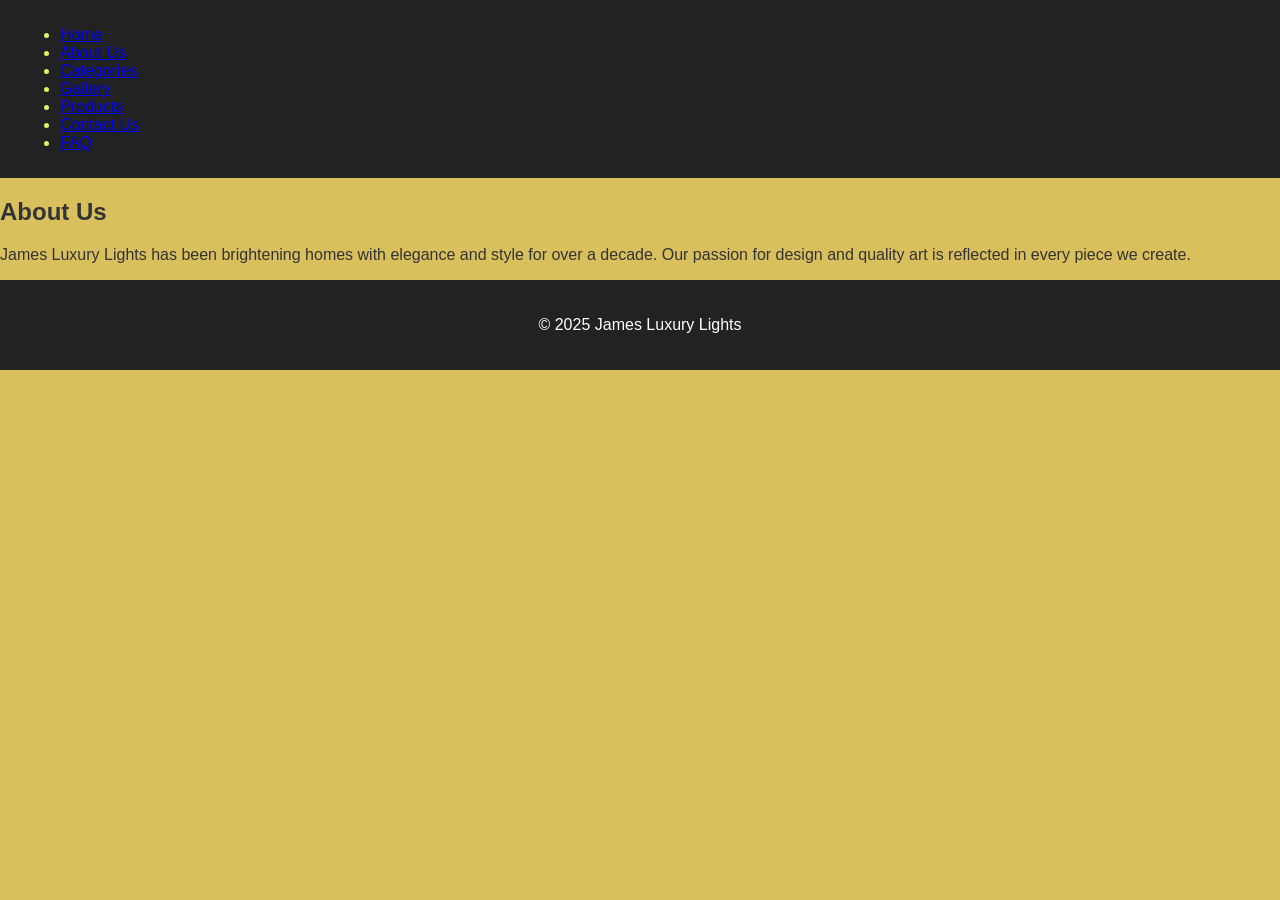
==== about.html @ ca6d5f03 "first commit" ====
<!DOCTYPE html>
<html lang="en">
<head>
    <meta charset="UTF-8">
    <meta name="viewport" content="width=device-width, initial-scale=1.0">
    <title>About Us - James Luxury Lights</title>
    <link rel="stylesheet" href="styles.css">
</head>
<body>
    <header>
        <nav>
            <ul>
                <li><a href="index.html">Home</a></li>
                <li><a href="about.html">About Us</a></li>
                <li><a href="categories.html">Categories</a></li>
                <li><a href="gallery.html">Gallery</a></li>
                <li><a href="products.html">Products</a></li>
                <li><a href="contact.html">Contact Us</a></li>
                <li><a href="faq.html">FAQ</a></li>
            </ul>
        </nav>
    </header>
    <main>
        <section class="about">
            <h1>About Us</h1>
            <p>James Luxury Lights has been brightening homes with elegance and style for over a decade. Our passion for design and quality art is reflected in every piece we create.</p>
        </section>
    </main>
    <footer>
        <p>&copy; 2025 James Luxury Lights</p>
    </footer>
    <script src="script.js"></script>
</body>
</html>
---- styles.css ----
/* General Styles */
body {
  font-family: 'Arial', sans-serif;
  margin: 0;
  padding: 0;
  box-sizing: border-box;
  background-color: #d9c05d;
  color: #333;
}

header {
  background-color: #222;
  color: #ddf266;
  padding: 10px 20px;
  display: flex;
  justify-content: space-between;
  align-items: center;
}

.logo h1 {
  font-size: 24px;
  margin: 0;
}

.nav-links {
  list-style: none;
  display: flex;
  gap: 20px;
  margin: 0;
  padding: 0;
}

.nav-links li a {
  color: #fff;
  text-decoration: none;
  font-weight: bold;
  transition: color 0.3s ease;
}

.nav-links li a:hover {
  color: #ffcc00;
}

.hamburger {
  display: none;
  font-size: 24px;
  cursor: pointer;
}

/* Hero Section */
.hero {
  background: url('images/hero-bg.jpg') no-repeat center center/cover;
  height: 100vh;
  display: flex;
  justify-content: center;
  align-items: center;
  text-align: center;
  color: #fff;
}

.hero-content h1 {
  font-size: 48px;
  margin: 0;
}

.hero-content p {
  font-size: 20px;
  margin: 20px 0;
}

.cta-button {
  background-color: #ffcc00;
  color: #222;
  padding: 10px 20px;
  text-decoration: none;
  font-weight: bold;
  border-radius: 5px;
  transition: background-color 0.3s ease;
}

.cta-button:hover {
  background-color: #e6b800;
}

/* Featured Products Section */
.featured-products {
  padding: 50px 20px;
  text-align: center;
}

.featured-products h2 {
  font-size: 36px;
  margin-bottom: 40px;
}

.product-grid {
  display: flex;
  justify-content: space-around;
  flex-wrap: wrap;
  gap: 20px;
}

.product-card {
  background-color: #fff;
  padding: 20px;
  border-radius: 10px;
  box-shadow: 0 4px 8px rgba(0, 0, 0, 0.1);
  width: 300px;
  text-align: center;
  transition: transform 0.3s ease;
}

.product-card:hover {
  transform: translateY(-10px);
}

.product-card img {
  width: 100%;
  border-radius: 10px;
}

.product-card h3 {
  font-size: 24px;
  margin: 10px 0;
}

.product-card p {
  font-size: 18px;
  color: #555;
}

.product-button {
  background-color: #222;
  color: #fff;
  padding: 10px 20px;
  text-decoration: none;
  border-radius: 5px;
  transition: background-color 0.3s ease;
}

.product-button:hover {
  background-color: #444;
}

/* Testimonials Section */
.testimonials {
  padding: 50px 20px;
  background-color: #f4f4f4;
  text-align: center;
}

.testimonials h2 {
  font-size: 36px;
  margin-bottom: 40px;
}

.testimonial-grid {
  display: flex;
  justify-content: space-around;
  flex-wrap: wrap;
  gap: 20px;
}

.testimonial-card {
  background-color: #fff;
  padding: 20px;
  border-radius: 10px;
  box-shadow: 0 4px 8px rgba(0, 0, 0, 0.1);
  width: 300px;
  text-align: center;
}

.testimonial-card p {
  font-size: 16px;
  color: #555;
}

.testimonial-card h4 {
  font-size: 18px;
  margin-top: 10px;
}

/* Footer */
footer {
  background-color: #222;
  color: #fff;
  padding: 20px;
  text-align: center;
}

.footer-content {
  display: flex;
  justify-content: space-around;
  flex-wrap: wrap;
  gap: 20px;
  margin-bottom: 20px;
}

.footer-section h3 {
  font-size: 20px;
  margin-bottom: 10px;
}

.footer-section ul {
  list-style: none;
  padding: 0;
}

.footer-section ul li a {
  color: #fff;
  text-decoration: none;
  transition: color 0.3s ease;
}

.footer-section ul li a:hover {
  color: #ffcc00;
}

.social-icons {
  display: flex;
  gap: 10px;
}

.social-icons a {
  color: #fff;
  font-size: 20px;
  transition: color 0.3s ease;
}

.social-icons a:hover {
  color: #ffcc00;
}

.newsletter-form input {
  padding: 10px;
  border: none;
  border-radius: 5px;
  margin-right: 10px;
}

.newsletter-form button {
  padding: 10px 20px;
  background-color: #ffcc00;
  border: none;
  border-radius: 5px;
  cursor: pointer;
  transition: background-color 0.3s ease;
}

.newsletter-form button:hover {
  background-color: #e6b800;
}

/* Responsive Design */
@media (max-width: 768px) {
  .nav-links {
      display: none;
      flex-direction: column;
      width: 100%;
  }

  .nav-links.active {
      display: flex;
  }

  .hamburger {
      display: block;
  }

  .hero-content h1 {
      font-size: 36px;
  }

  .hero-content p {
      font-size: 18px;
  }

  .product-grid, .testimonial-grid {
      flex-direction: column;
      align-items: center;
  }
}
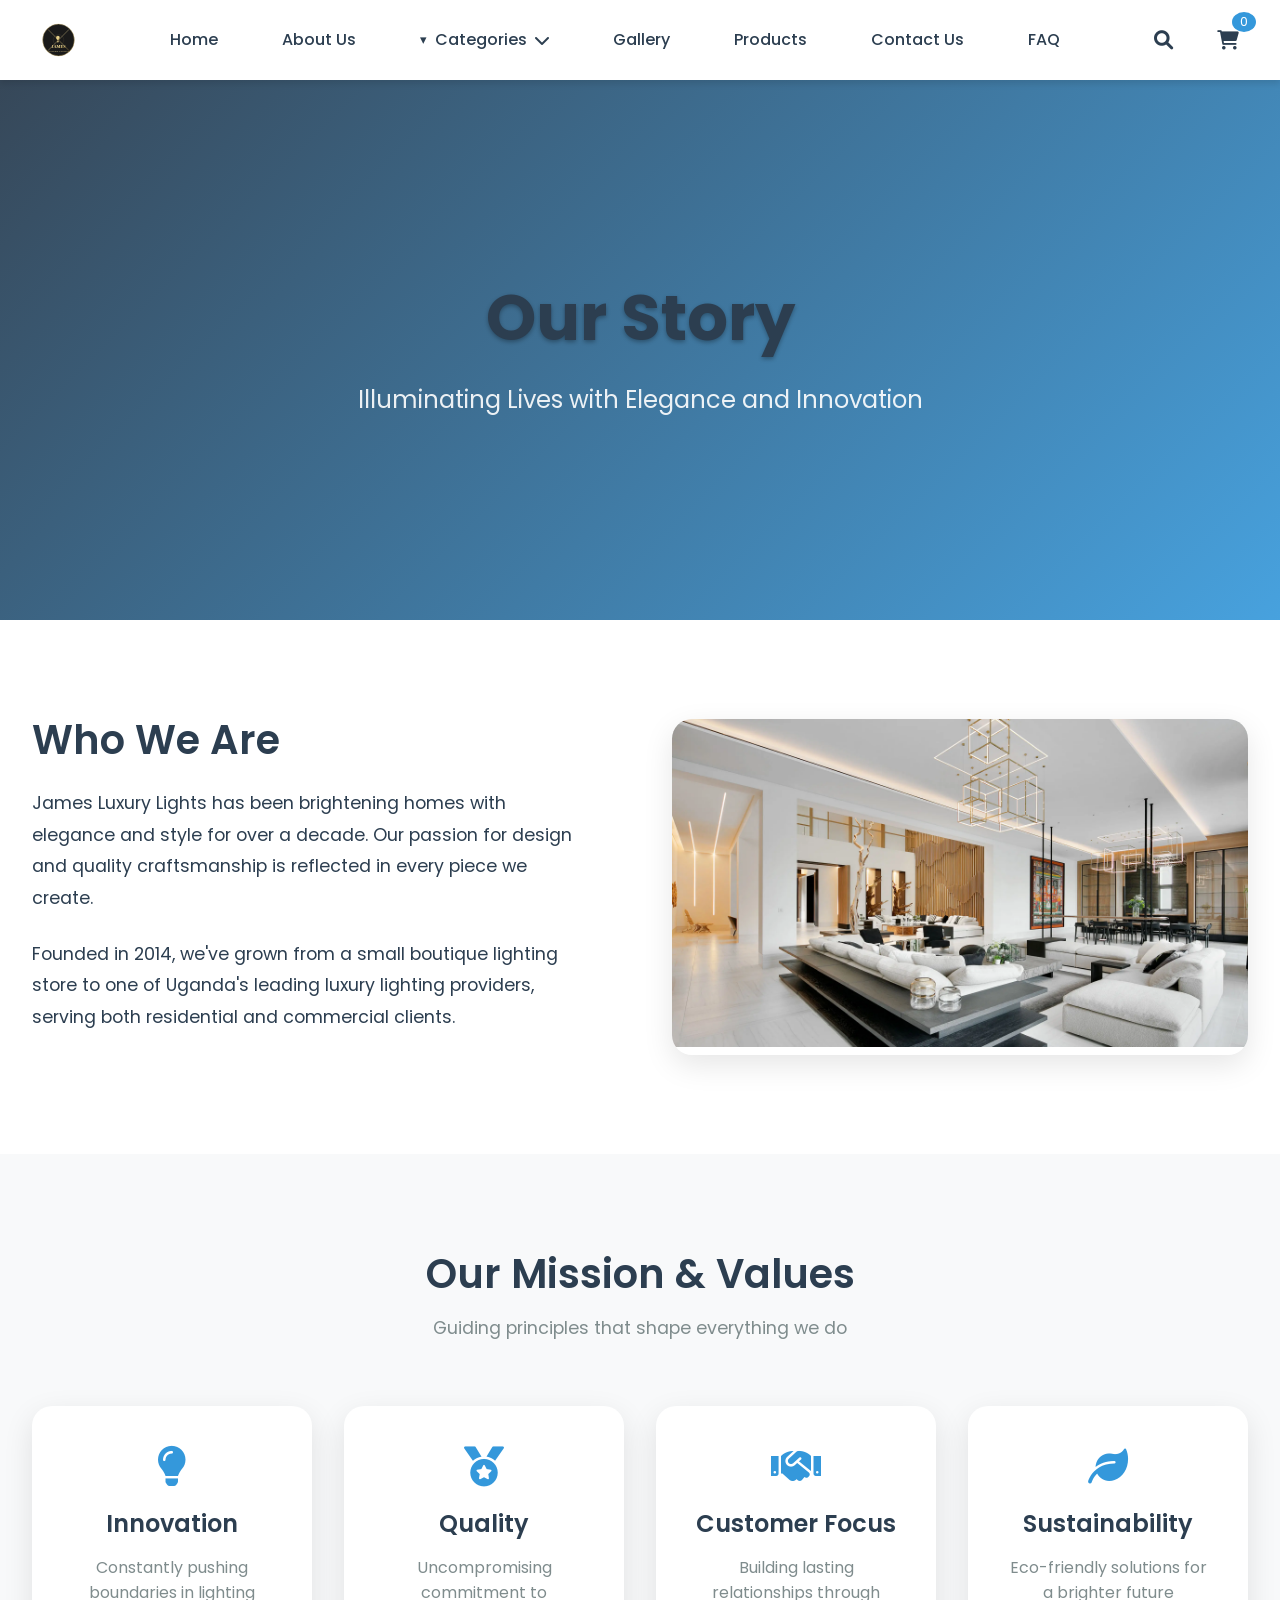
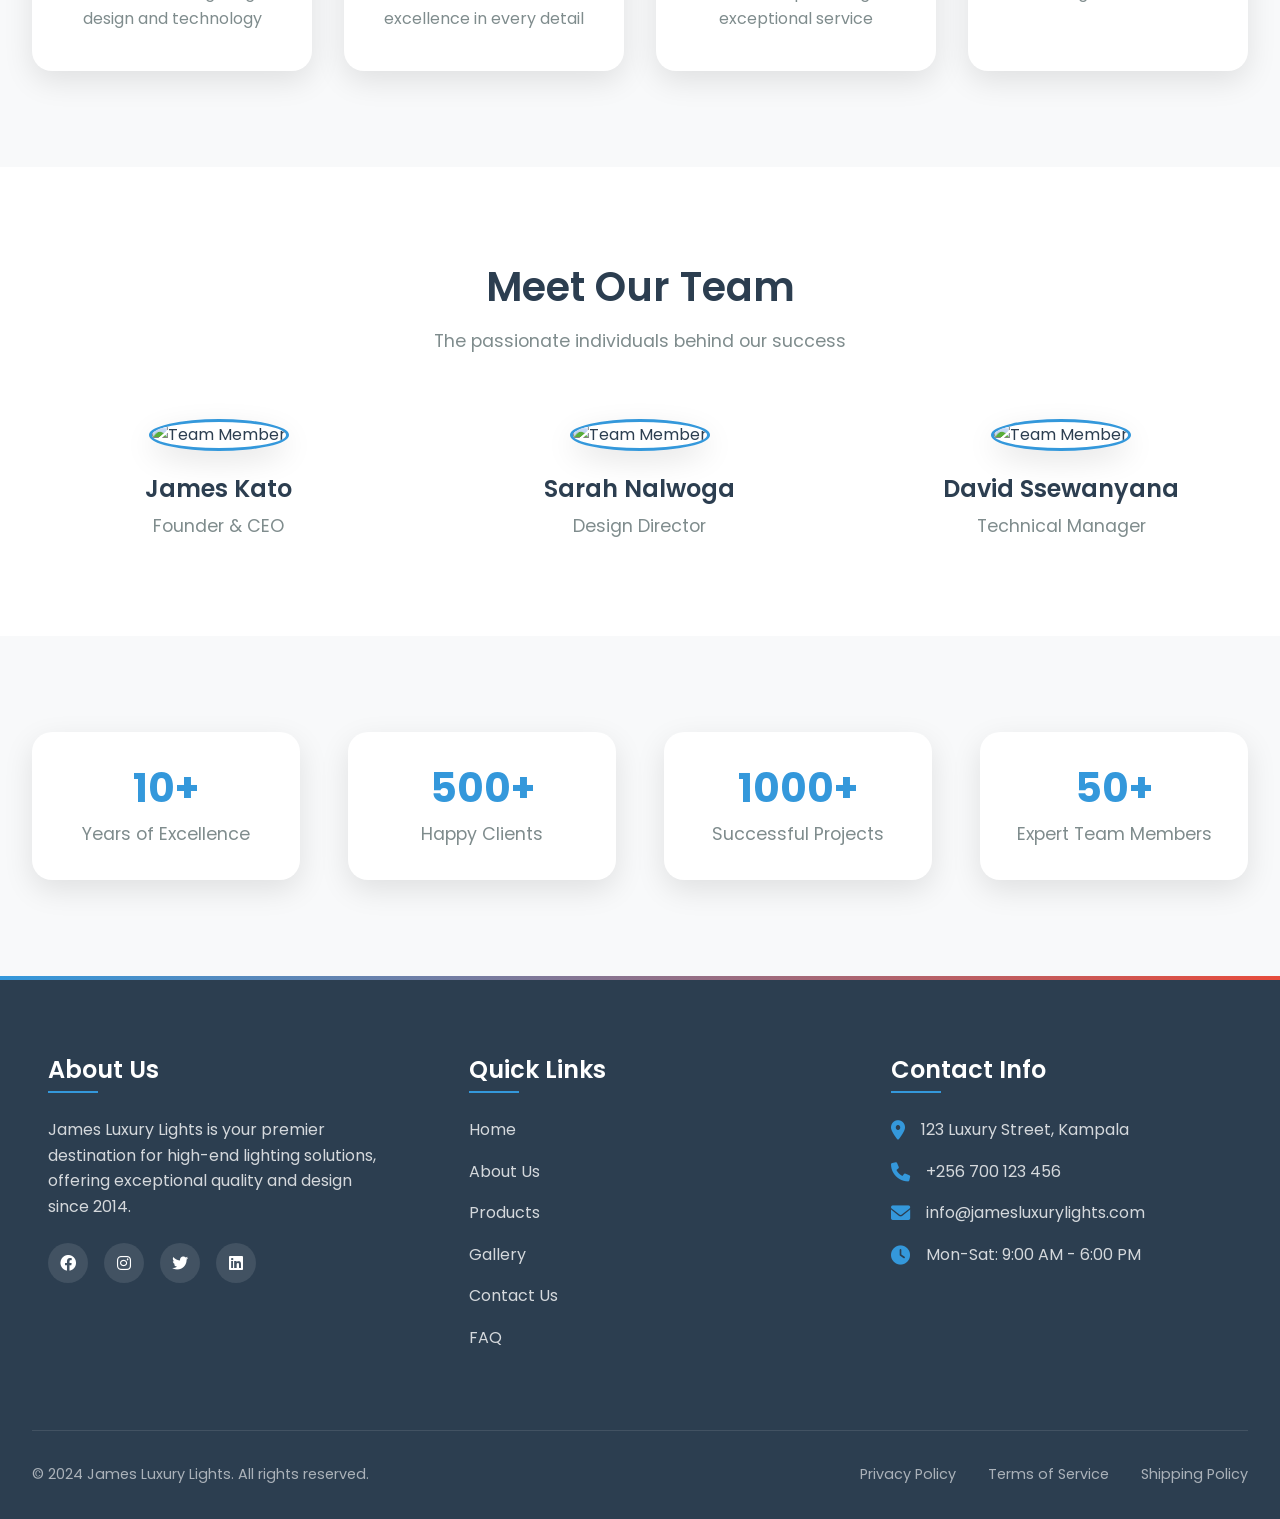
==== commit 92a71b4e: "Second commit" ====
--- a/about.html
+++ b/about.html
@@ -3,32 +3,190 @@
 <head>
     <meta charset="UTF-8">
     <meta name="viewport" content="width=device-width, initial-scale=1.0">
+    <meta name="description" content="Learn about James Luxury Lights - Our story, mission, and commitment to quality lighting solutions">
     <title>About Us - James Luxury Lights</title>
     <link rel="stylesheet" href="styles.css">
+    <link rel="stylesheet" href="about.css">
+    <link rel="stylesheet" href="https://cdnjs.cloudflare.com/ajax/libs/font-awesome/6.0.0/css/all.min.css">
+    <link href="https://fonts.googleapis.com/css2?family=Poppins:wght@400;500;600;700&display=swap" rel="stylesheet">
 </head>
 <body>
     <header>
         <nav>
-            <ul>
+            <div class="logo">
+                <img src="images/logo.svg" alt="James Luxury Lights Logo">
+            </div>
+            <ul class="nav-links">
                 <li><a href="index.html">Home</a></li>
                 <li><a href="about.html">About Us</a></li>
-                <li><a href="categories.html">Categories</a></li>
+                <li class="dropdown">
+                    <a href="#" class="dropdown-toggle">Categories <i class="fas fa-chevron-down"></i></a>
+                    <ul class="dropdown-menu">
+                        <li><a href="categories/interior-lighting.html">Interior Lighting</a></li>
+                        <li><a href="categories/exterior-lighting.html">Exterior Lighting</a></li>
+                        <li><a href="categories/commercial-lighting.html">Commercial Lighting</a></li>
+                        <li><a href="categories/custom-lighting.html">Custom Lighting</a></li>
+                    </ul>
+                </li>
                 <li><a href="gallery.html">Gallery</a></li>
                 <li><a href="products.html">Products</a></li>
                 <li><a href="contact.html">Contact Us</a></li>
                 <li><a href="faq.html">FAQ</a></li>
             </ul>
+            <div class="nav-actions">
+                <a href="#" class="search-icon"><i class="fas fa-search"></i></a>
+                <a href="#" class="cart-icon"><i class="fas fa-shopping-cart"></i><span class="cart-count">0</span></a>
+            </div>
+            <div class="hamburger">
+                <i class="fas fa-bars"></i>
+            </div>
         </nav>
     </header>
+
     <main>
-        <section class="about">
-            <h1>About Us</h1>
-            <p>James Luxury Lights has been brightening homes with elegance and style for over a decade. Our passion for design and quality art is reflected in every piece we create.</p>
+        <!-- About Hero Section -->
+        <section class="about-hero">
+            <div class="about-hero-content">
+                <h1>Our Story</h1>
+                <p>Illuminating Lives with Elegance and Innovation</p>
+            </div>
+        </section>
+
+        <!-- About Content Section -->
+        <section class="about-content">
+            <div class="about-container">
+                <div class="about-text">
+                    <h2>Who We Are</h2>
+                    <p>James Luxury Lights has been brightening homes with elegance and style for over a decade. Our passion for design and quality craftsmanship is reflected in every piece we create.</p>
+                    <p>Founded in 2014, we've grown from a small boutique lighting store to one of Uganda's leading luxury lighting providers, serving both residential and commercial clients.</p>
+                </div>
+                <div class="about-image">
+                    <img src="images/luxuryvilla.webp" alt="Our Showroom">
+                </div>
+            </div>
+        </section>
+
+        <!-- Mission & Values Section -->
+        <section class="mission-values">
+            <div class="section-header">
+                <h2>Our Mission & Values</h2>
+                <p>Guiding principles that shape everything we do</p>
+            </div>
+            <div class="values-grid">
+                <div class="value-card">
+                    <i class="fas fa-lightbulb"></i>
+                    <h3>Innovation</h3>
+                    <p>Constantly pushing boundaries in lighting design and technology</p>
+                </div>
+                <div class="value-card">
+                    <i class="fas fa-medal"></i>
+                    <h3>Quality</h3>
+                    <p>Uncompromising commitment to excellence in every detail</p>
+                </div>
+                <div class="value-card">
+                    <i class="fas fa-handshake"></i>
+                    <h3>Customer Focus</h3>
+                    <p>Building lasting relationships through exceptional service</p>
+                </div>
+                <div class="value-card">
+                    <i class="fas fa-leaf"></i>
+                    <h3>Sustainability</h3>
+                    <p>Eco-friendly solutions for a brighter future</p>
+                </div>
+            </div>
+        </section>
+
+        <!-- Team Section -->
+        <section class="team-section">
+            <div class="section-header">
+                <h2>Meet Our Team</h2>
+                <p>The passionate individuals behind our success</p>
+            </div>
+            <div class="team-grid">
+                <div class="team-member">
+                    <img src="images/client1.jpg" alt="Team Member">
+                    <h3>James Kato</h3>
+                    <p>Founder & CEO</p>
+                </div>
+                <div class="team-member">
+                    <img src="images/client2.jpg" alt="Team Member">
+                    <h3>Sarah Nalwoga</h3>
+                    <p>Design Director</p>
+                </div>
+                <div class="team-member">
+                    <img src="images/client3.jpg" alt="Team Member">
+                    <h3>David Ssewanyana</h3>
+                    <p>Technical Manager</p>
+                </div>
+            </div>
+        </section>
+
+        <!-- Achievements Section -->
+        <section class="achievements">
+            <div class="achievements-grid">
+                <div class="achievement-item">
+                    <h3>10+</h3>
+                    <p>Years of Excellence</p>
+                </div>
+                <div class="achievement-item">
+                    <h3>500+</h3>
+                    <p>Happy Clients</p>
+                </div>
+                <div class="achievement-item">
+                    <h3>1000+</h3>
+                    <p>Successful Projects</p>
+                </div>
+                <div class="achievement-item">
+                    <h3>50+</h3>
+                    <p>Expert Team Members</p>
+                </div>
+            </div>
         </section>
     </main>
+
     <footer>
-        <p>&copy; 2025 James Luxury Lights</p>
+        <div class="footer-content">
+            <div class="footer-section">
+                <h3>About Us</h3>
+                <p>James Luxury Lights is your premier destination for high-end lighting solutions, offering exceptional quality and design since 2014.</p>
+                <div class="social-icons">
+                    <a href="#"><i class="fab fa-facebook"></i></a>
+                    <a href="#"><i class="fab fa-instagram"></i></a>
+                    <a href="#"><i class="fab fa-twitter"></i></a>
+                    <a href="#"><i class="fab fa-linkedin"></i></a>
+                </div>
+            </div>
+            <div class="footer-section">
+                <h3>Quick Links</h3>
+                <ul>
+                    <li><a href="index.html">Home</a></li>
+                    <li><a href="about.html">About Us</a></li>
+                    <li><a href="products.html">Products</a></li>
+                    <li><a href="gallery.html">Gallery</a></li>
+                    <li><a href="contact.html">Contact Us</a></li>
+                    <li><a href="faq.html">FAQ</a></li>
+                </ul>
+            </div>
+            <div class="footer-section">
+                <h3>Contact Info</h3>
+                <ul class="contact-info">
+                    <li><i class="fas fa-map-marker-alt"></i> 123 Luxury Street, Kampala</li>
+                    <li><i class="fas fa-phone"></i> +256 700 123 456</li>
+                    <li><i class="fas fa-envelope"></i> info@jamesluxurylights.com</li>
+                    <li><i class="fas fa-clock"></i> Mon-Sat: 9:00 AM - 6:00 PM</li>
+                </ul>
+            </div>
+        </div>
+        <div class="footer-bottom">
+            <p>&copy; 2024 James Luxury Lights. All rights reserved.</p>
+            <div class="footer-links">
+                <a href="#">Privacy Policy</a>
+                <a href="#">Terms of Service</a>
+                <a href="#">Shipping Policy</a>
+            </div>
+        </div>
     </footer>
+
     <script src="script.js"></script>
 </body>
 </html>
--- a/styles.css
+++ b/styles.css
@@ -1,282 +1,581 @@
-/* General Styles */
-body {
-  font-family: 'Arial', sans-serif;
+/* Shared Design System */
+:root {
+  --primary: #2C3E50;
+  --secondary: #E74C3C;
+  --accent: #3498DB;
+  --background: #F8F9FA;
+  --text: #2C3E50;
+  --text-light: #7F8C8D;
+  --white: #FFFFFF;
+  --shadow: 0 4px 6px rgba(0, 0, 0, 0.1);
+  --transition: all 0.3s ease;
+  --border-radius: 8px;
+  --container-width: 1400px;
+  --header-height: 80px;
+}
+
+/* Base Reset */
+* {
   margin: 0;
   padding: 0;
   box-sizing: border-box;
-  background-color: #d9c05d;
-  color: #333;
-}
-
+}
+
+body {
+  font-family: 'Poppins', sans-serif;
+  background-color: var(--background);
+  color: var(--text);
+  line-height: 1.6;
+}
+
+/* Common Typography */
+h1, h2, h3, h4, h5, h6 {
+  font-weight: 600;
+  line-height: 1.2;
+  color: var(--text);
+}
+
+a {
+  text-decoration: none;
+  color: inherit;
+}
+
+/* Layout Utilities */
+.container {
+  max-width: var(--container-width);
+  margin: 0 auto;
+  padding: 0 2rem;
+}
+
+/* Header & Navigation */
 header {
-  background-color: #222;
-  color: #ddf266;
-  padding: 10px 20px;
+  background-color: var(--white);
+  box-shadow: var(--shadow);
+  position: fixed;
+  width: 100%;
+  top: 0;
+  z-index: 1000;
+  height: var(--header-height);
+}
+
+nav {
+  max-width: var(--container-width);
+  margin: 0 auto;
+  padding: 0 2rem;
   display: flex;
   justify-content: space-between;
   align-items: center;
+  height: 100%;
+}
+
+/* Logo Styles */
+.logo {
+  display: flex;
+  align-items: center;
+  gap: 1rem;
+}
+
+.logo img {
+  height: 40px;
+  width: auto;
 }
 
 .logo h1 {
-  font-size: 24px;
+  font-size: 1.5rem;
+  font-weight: 700;
+  color: var(--primary);
+}
+
+/* Navigation Links */
+.nav-links {
+  display: flex;
+  gap: 2rem;
+  list-style: none;
   margin: 0;
-}
-
-.nav-links {
-  list-style: none;
-  display: flex;
-  gap: 20px;
-  margin: 0;
-  padding: 0;
-}
-
-.nav-links li a {
-  color: #fff;
-  text-decoration: none;
-  font-weight: bold;
-  transition: color 0.3s ease;
-}
-
-.nav-links li a:hover {
-  color: #ffcc00;
-}
-
+  height: 100%;
+  align-items: center;
+}
+
+.nav-links li {
+  height: 100%;
+  display: flex;
+  align-items: center;
+  position: relative;
+}
+
+.nav-links a {
+  color: var(--text);
+  font-weight: 500;
+  transition: var(--transition);
+  padding: 0.5rem 1rem;
+  border-radius: var(--border-radius);
+  position: relative;
+  height: 100%;
+  display: flex;
+  align-items: center;
+}
+
+.nav-links a::after {
+  content: '';
+  position: absolute;
+  bottom: 0;
+  left: 0;
+  width: 100%;
+  height: 3px;
+  background-color: var(--accent);
+  transform: scaleX(0);
+  transform-origin: right;
+  transition: transform 0.3s ease;
+}
+
+.nav-links a:hover::after {
+  transform: scaleX(1);
+  transform-origin: left;
+}
+
+.nav-links a:hover {
+  color: var(--accent);
+}
+
+.nav-links .active {
+  color: var(--accent);
+}
+
+.nav-links .active::after {
+  transform: scaleX(1);
+}
+
+/* Dropdown Menu */
+.dropdown {
+  position: relative;
+  height: 100%;
+}
+
+.dropdown > a {
+  display: flex;
+  align-items: center;
+  gap: 0.5rem;
+}
+
+.dropdown > a::before {
+  content: '▾';
+  font-size: 0.8em;
+  transition: transform 0.3s ease;
+}
+
+.dropdown:hover > a::before {
+  transform: rotate(180deg);
+}
+
+.dropdown-menu {
+  position: absolute;
+  top: 100%;
+  left: 0;
+  background: var(--white);
+  min-width: 200px;
+  padding: 1rem 0;
+  border-radius: 0 0 var(--border-radius) var(--border-radius);
+  box-shadow: var(--shadow);
+  opacity: 0;
+  visibility: hidden;
+  transform: translateY(10px);
+  transition: all 0.3s ease;
+  z-index: 100;
+}
+
+.dropdown:hover .dropdown-menu {
+  opacity: 1;
+  visibility: visible;
+  transform: translateY(0);
+}
+
+.dropdown-menu li {
+  height: auto;
+}
+
+.dropdown-menu a {
+  padding: 0.8rem 1.5rem;
+  display: block;
+  width: 100%;
+  height: auto;
+  color: var(--text);
+  transition: all 0.3s ease;
+}
+
+.dropdown-menu a:hover {
+  background-color: rgba(52, 152, 219, 0.1);
+  color: var(--accent);
+  padding-left: 2rem;
+}
+
+.dropdown-menu a::after {
+  display: none;
+}
+
+/* Navigation Actions */
+.nav-actions {
+  display: flex;
+  gap: 1.5rem;
+  align-items: center;
+}
+
+.nav-actions a {
+  color: var(--text);
+  font-size: 1.2rem;
+  transition: var(--transition);
+  position: relative;
+  display: flex;
+  align-items: center;
+  justify-content: center;
+  width: 40px;
+  height: 40px;
+  border-radius: 50%;
+}
+
+.nav-actions a:hover {
+  color: var(--accent);
+  background-color: rgba(52, 152, 219, 0.1);
+  transform: translateY(-2px);
+}
+
+.cart-icon {
+  position: relative;
+}
+
+.cart-count {
+  position: absolute;
+  top: -8px;
+  right: -8px;
+  background-color: var(--accent);
+  color: var(--white);
+  font-size: 0.8rem;
+  padding: 0.2rem 0.5rem;
+  border-radius: 50%;
+  min-width: 20px;
+  height: 20px;
+  display: flex;
+  align-items: center;
+  justify-content: center;
+}
+
+/* Mobile Navigation */
 .hamburger {
   display: none;
-  font-size: 24px;
+  font-size: 1.5rem;
   cursor: pointer;
-}
-
-/* Hero Section */
-.hero {
-  background: url('images/hero-bg.jpg') no-repeat center center/cover;
-  height: 100vh;
-  display: flex;
+  transition: var(--transition);
+  width: 40px;
+  height: 40px;
+  border-radius: 50%;
+  align-items: center;
   justify-content: center;
-  align-items: center;
-  text-align: center;
-  color: #fff;
-}
-
-.hero-content h1 {
-  font-size: 48px;
-  margin: 0;
-}
-
-.hero-content p {
-  font-size: 20px;
-  margin: 20px 0;
-}
-
-.cta-button {
-  background-color: #ffcc00;
-  color: #222;
-  padding: 10px 20px;
-  text-decoration: none;
-  font-weight: bold;
-  border-radius: 5px;
-  transition: background-color 0.3s ease;
-}
-
-.cta-button:hover {
-  background-color: #e6b800;
-}
-
-/* Featured Products Section */
-.featured-products {
-  padding: 50px 20px;
-  text-align: center;
-}
-
-.featured-products h2 {
-  font-size: 36px;
-  margin-bottom: 40px;
-}
-
-.product-grid {
-  display: flex;
-  justify-content: space-around;
-  flex-wrap: wrap;
-  gap: 20px;
-}
-
-.product-card {
-  background-color: #fff;
-  padding: 20px;
-  border-radius: 10px;
-  box-shadow: 0 4px 8px rgba(0, 0, 0, 0.1);
-  width: 300px;
-  text-align: center;
-  transition: transform 0.3s ease;
-}
-
-.product-card:hover {
-  transform: translateY(-10px);
-}
-
-.product-card img {
-  width: 100%;
-  border-radius: 10px;
-}
-
-.product-card h3 {
-  font-size: 24px;
-  margin: 10px 0;
-}
-
-.product-card p {
-  font-size: 18px;
-  color: #555;
-}
-
-.product-button {
-  background-color: #222;
-  color: #fff;
-  padding: 10px 20px;
-  text-decoration: none;
-  border-radius: 5px;
-  transition: background-color 0.3s ease;
-}
-
-.product-button:hover {
-  background-color: #444;
-}
-
-/* Testimonials Section */
-.testimonials {
-  padding: 50px 20px;
-  background-color: #f4f4f4;
-  text-align: center;
-}
-
-.testimonials h2 {
-  font-size: 36px;
-  margin-bottom: 40px;
-}
-
-.testimonial-grid {
-  display: flex;
-  justify-content: space-around;
-  flex-wrap: wrap;
-  gap: 20px;
-}
-
-.testimonial-card {
-  background-color: #fff;
-  padding: 20px;
-  border-radius: 10px;
-  box-shadow: 0 4px 8px rgba(0, 0, 0, 0.1);
-  width: 300px;
-  text-align: center;
-}
-
-.testimonial-card p {
-  font-size: 16px;
-  color: #555;
-}
-
-.testimonial-card h4 {
-  font-size: 18px;
-  margin-top: 10px;
+}
+
+.hamburger:hover {
+  color: var(--accent);
+  background-color: rgba(52, 152, 219, 0.1);
+}
+
+/* Responsive Navigation */
+@media (max-width: 1024px) {
+  .nav-links {
+    position: fixed;
+    top: var(--header-height);
+    left: -100%;
+    width: 100%;
+    height: calc(100vh - var(--header-height));
+    background-color: var(--white);
+    flex-direction: column;
+    align-items: flex-start;
+    padding: 2rem;
+    transition: var(--transition);
+    z-index: 999;
+    overflow-y: auto;
+  }
+
+  .nav-links.active {
+    left: 0;
+  }
+
+  .nav-links li {
+    width: 100%;
+    height: auto;
+  }
+
+  .nav-links a {
+    font-size: 1.1rem;
+    padding: 1rem 1.5rem;
+    width: 100%;
+    height: auto;
+    border-radius: var(--border-radius);
+  }
+
+  .nav-links a::after {
+    display: none;
+  }
+
+  .nav-links a:hover {
+    background-color: rgba(52, 152, 219, 0.1);
+  }
+
+  /* Mobile Dropdown */
+  .dropdown {
+    width: 100%;
+  }
+
+  .dropdown > a::before {
+    margin-left: auto;
+  }
+
+  .dropdown-menu {
+    position: static;
+    width: 100%;
+    box-shadow: none;
+    padding: 0;
+    background: transparent;
+    opacity: 1;
+    visibility: visible;
+    transform: none;
+    display: none;
+  }
+
+  .dropdown.active .dropdown-menu {
+    display: block;
+  }
+
+  .dropdown-menu a {
+    padding-left: 3rem;
+    background-color: rgba(0, 0, 0, 0.02);
+  }
+
+  .dropdown-menu a:hover {
+    padding-left: 3.5rem;
+  }
+
+  .hamburger {
+    display: flex;
+  }
+
+  .nav-actions {
+    margin-right: 1rem;
+  }
+
+  .nav-actions a {
+    font-size: 1.1rem;
+  }
+}
+
+@media (max-width: 480px) {
+  nav {
+    padding: 0 1rem;
+  }
+
+  .logo h1 {
+    font-size: 1.2rem;
+  }
+
+  .nav-links {
+    padding: 1.5rem;
+  }
+
+  .nav-links a {
+    font-size: 1rem;
+    padding: 0.8rem 1rem;
+  }
+
+  .nav-actions {
+    gap: 1rem;
+  }
+
+  .nav-actions a {
+    width: 35px;
+    height: 35px;
+    font-size: 1rem;
+  }
 }
 
 /* Footer */
 footer {
-  background-color: #222;
-  color: #fff;
-  padding: 20px;
-  text-align: center;
+  background-color: var(--primary);
+  color: var(--white);
+  padding: 4rem 2rem 2rem;
+  position: relative;
+}
+
+footer::before {
+  content: '';
+  position: absolute;
+  top: 0;
+  left: 0;
+  right: 0;
+  height: 4px;
+  background: linear-gradient(to right, var(--accent), var(--secondary));
 }
 
 .footer-content {
-  display: flex;
-  justify-content: space-around;
-  flex-wrap: wrap;
-  gap: 20px;
-  margin-bottom: 20px;
+  max-width: var(--container-width);
+  margin: 0 auto;
+  display: grid;
+  grid-template-columns: repeat(auto-fit, minmax(250px, 1fr));
+  gap: 3rem;
+  margin-bottom: 3rem;
+}
+
+.footer-section {
+  padding: 1rem;
 }
 
 .footer-section h3 {
-  font-size: 20px;
-  margin-bottom: 10px;
+  font-size: 1.5rem;
+  margin-bottom: 1.5rem;
+  color: var(--white);
+  position: relative;
+  padding-bottom: 0.5rem;
+}
+
+.footer-section h3::after {
+  content: '';
+  position: absolute;
+  bottom: 0;
+  left: 0;
+  width: 50px;
+  height: 2px;
+  background-color: var(--accent);
+}
+
+.footer-section p {
+  color: rgba(255, 255, 255, 0.8);
+  line-height: 1.6;
+  margin-bottom: 1.5rem;
+}
+
+.social-icons {
+  display: flex;
+  gap: 1rem;
+}
+
+.social-icons a {
+  display: flex;
+  align-items: center;
+  justify-content: center;
+  width: 40px;
+  height: 40px;
+  background-color: rgba(255, 255, 255, 0.1);
+  border-radius: 50%;
+  color: var(--white);
+  transition: var(--transition);
+}
+
+.social-icons a:hover {
+  background-color: var(--accent);
+  transform: translateY(-3px);
 }
 
 .footer-section ul {
   list-style: none;
-  padding: 0;
+}
+
+.footer-section ul li {
+  margin-bottom: 1rem;
 }
 
 .footer-section ul li a {
-  color: #fff;
-  text-decoration: none;
-  transition: color 0.3s ease;
+  color: rgba(255, 255, 255, 0.8);
+  transition: var(--transition);
 }
 
 .footer-section ul li a:hover {
-  color: #ffcc00;
-}
-
-.social-icons {
-  display: flex;
-  gap: 10px;
-}
-
-.social-icons a {
-  color: #fff;
-  font-size: 20px;
-  transition: color 0.3s ease;
-}
-
-.social-icons a:hover {
-  color: #ffcc00;
-}
-
-.newsletter-form input {
-  padding: 10px;
-  border: none;
-  border-radius: 5px;
-  margin-right: 10px;
-}
-
-.newsletter-form button {
-  padding: 10px 20px;
-  background-color: #ffcc00;
-  border: none;
-  border-radius: 5px;
+  color: var(--accent);
+  transform: translateX(5px);
+  display: inline-block;
+}
+
+.contact-info li {
+  display: flex;
+  align-items: center;
+  gap: 1rem;
+  margin-bottom: 1rem;
+  color: rgba(255, 255, 255, 0.8);
+}
+
+.contact-info li i {
+  color: var(--accent);
+  font-size: 1.2rem;
+}
+
+.footer-bottom {
+  max-width: var(--container-width);
+  margin: 0 auto;
+  padding-top: 2rem;
+  border-top: 1px solid rgba(255, 255, 255, 0.1);
+  display: flex;
+  justify-content: space-between;
+  align-items: center;
+  flex-wrap: wrap;
+  gap: 1rem;
+}
+
+.footer-bottom p {
+  color: rgba(255, 255, 255, 0.6);
+  font-size: 0.9rem;
+}
+
+.footer-links {
+  display: flex;
+  gap: 2rem;
+}
+
+.footer-links a {
+  color: rgba(255, 255, 255, 0.6);
+  font-size: 0.9rem;
+  transition: var(--transition);
+}
+
+.footer-links a:hover {
+  color: var(--accent);
+}
+
+/* Common Animations */
+@keyframes fadeIn {
+  from {
+    opacity: 0;
+    transform: translateY(20px);
+  }
+  to {
+    opacity: 1;
+    transform: translateY(0);
+  }
+}
+
+/* Common Button Styles */
+.btn {
+  display: inline-block;
+  padding: 0.8rem 1.5rem;
+  border-radius: var(--border-radius);
+  font-weight: 500;
+  transition: var(--transition);
+  text-align: center;
   cursor: pointer;
-  transition: background-color 0.3s ease;
-}
-
-.newsletter-form button:hover {
-  background-color: #e6b800;
-}
-
-/* Responsive Design */
-@media (max-width: 768px) {
-  .nav-links {
-      display: none;
-      flex-direction: column;
-      width: 100%;
-  }
-
-  .nav-links.active {
-      display: flex;
-  }
-
-  .hamburger {
-      display: block;
-  }
-
-  .hero-content h1 {
-      font-size: 36px;
-  }
-
-  .hero-content p {
-      font-size: 18px;
-  }
-
-  .product-grid, .testimonial-grid {
-      flex-direction: column;
-      align-items: center;
-  }
+}
+
+.btn-primary {
+  background-color: var(--accent);
+  color: var(--white);
+}
+
+.btn-primary:hover {
+  background-color: var(--primary);
+  transform: translateY(-2px);
+}
+
+.btn-secondary {
+  background-color: transparent;
+  border: 2px solid var(--accent);
+  color: var(--accent);
+}
+
+.btn-secondary:hover {
+  background-color: var(--accent);
+  color: var(--white);
+  transform: translateY(-2px);
 }
--- a/about.css
+++ b/about.css
@@ -0,0 +1,334 @@
+/* About Page Styles */
+:root {
+  --about-gradient: linear-gradient(135deg, rgba(44, 62, 80, 0.95), rgba(52, 152, 219, 0.9));
+  --section-spacing: 6rem;
+  --card-shadow: 0 10px 30px rgba(0, 0, 0, 0.1);
+  --card-hover-shadow: 0 15px 40px rgba(0, 0, 0, 0.2);
+  --image-radius: 20px;
+}
+
+/* About Hero Section */
+.about-hero {
+  position: relative;
+  min-height: 60vh;
+  background: url('images/about-hero-bg.jpg') center/cover no-repeat;
+  display: flex;
+  align-items: center;
+  justify-content: center;
+  text-align: center;
+  color: var(--white);
+  margin-top: var(--header-height);
+}
+
+.about-hero::before {
+  content: '';
+  position: absolute;
+  inset: 0;
+  background: var(--about-gradient);
+  z-index: 1;
+}
+
+.about-hero-content {
+  position: relative;
+  z-index: 2;
+  max-width: 800px;
+  padding: 2rem;
+  animation: fadeInUp 1s ease;
+}
+
+.about-hero-content h1 {
+  font-size: clamp(2.5rem, 5vw, 4rem);
+  margin-bottom: 1.5rem;
+  line-height: 1.2;
+  font-weight: 700;
+  text-shadow: 0 2px 4px rgba(0, 0, 0, 0.3);
+}
+
+.about-hero-content p {
+  font-size: clamp(1.1rem, 2vw, 1.5rem);
+  opacity: 0.9;
+  line-height: 1.6;
+}
+
+/* About Content Section */
+.about-content {
+  padding: var(--section-spacing) 2rem;
+  background: var(--white);
+}
+
+.about-container {
+  display: grid;
+  grid-template-columns: 1fr 1fr;
+  gap: 4rem;
+  max-width: var(--container-width);
+  margin: 0 auto;
+  align-items: center;
+}
+
+.about-text {
+  padding-right: 2rem;
+}
+
+.about-text h2 {
+  font-size: clamp(2rem, 4vw, 2.5rem);
+  margin-bottom: 1.5rem;
+  color: var(--primary);
+}
+
+.about-text p {
+  font-size: 1.1rem;
+  line-height: 1.8;
+  color: var(--text);
+  margin-bottom: 1.5rem;
+}
+
+.about-image {
+  position: relative;
+  border-radius: var(--image-radius);
+  overflow: hidden;
+  box-shadow: var(--card-shadow);
+}
+
+.about-image img {
+  width: 100%;
+  height: 100%;
+  object-fit: cover;
+  transition: transform 0.5s ease;
+}
+
+.about-image:hover img {
+  transform: scale(1.05);
+}
+
+/* Mission & Values Section */
+.mission-values {
+  padding: var(--section-spacing) 2rem;
+  background: var(--background);
+}
+
+.mission-values .section-header {
+  text-align: center;
+  max-width: 700px;
+  margin: 0 auto 4rem;
+}
+
+.mission-values .section-header h2 {
+  font-size: clamp(2rem, 4vw, 2.5rem);
+  margin-bottom: 1rem;
+  color: var(--primary);
+}
+
+.mission-values .section-header p {
+  color: var(--text-light);
+  font-size: 1.1rem;
+}
+
+.values-grid {
+  display: grid;
+  grid-template-columns: repeat(auto-fit, minmax(250px, 1fr));
+  gap: 2rem;
+  max-width: var(--container-width);
+  margin: 0 auto;
+}
+
+.value-card {
+  background: var(--white);
+  padding: 2.5rem;
+  border-radius: var(--image-radius);
+  text-align: center;
+  box-shadow: var(--card-shadow);
+  transition: transform 0.3s ease;
+}
+
+.value-card:hover {
+  transform: translateY(-10px);
+  box-shadow: var(--card-hover-shadow);
+}
+
+.value-card i {
+  font-size: 2.5rem;
+  color: var(--accent);
+  margin-bottom: 1.5rem;
+  transition: transform 0.3s ease;
+}
+
+.value-card:hover i {
+  transform: scale(1.1);
+}
+
+.value-card h3 {
+  font-size: 1.5rem;
+  margin-bottom: 1rem;
+  color: var(--primary);
+}
+
+.value-card p {
+  color: var(--text-light);
+  line-height: 1.6;
+}
+
+/* Team Section */
+.team-section {
+  padding: var(--section-spacing) 2rem;
+  background: var(--white);
+}
+
+.team-section .section-header {
+  text-align: center;
+  max-width: 700px;
+  margin: 0 auto 4rem;
+}
+
+.team-section .section-header h2 {
+  font-size: clamp(2rem, 4vw, 2.5rem);
+  margin-bottom: 1rem;
+  color: var(--primary);
+}
+
+.team-section .section-header p {
+  color: var(--text-light);
+  font-size: 1.1rem;
+}
+
+.team-grid {
+  display: grid;
+  grid-template-columns: repeat(auto-fit, minmax(250px, 1fr));
+  gap: 3rem;
+  max-width: var(--container-width);
+  margin: 0 auto;
+}
+
+.team-member {
+  text-align: center;
+  transition: transform 0.3s ease;
+}
+
+.team-member:hover {
+  transform: translateY(-10px);
+}
+
+.team-member img {
+  width: 200px;
+  height: 200px;
+  border-radius: 50%;
+  object-fit: cover;
+  margin-bottom: 1.5rem;
+  border: 3px solid var(--accent);
+  box-shadow: var(--card-shadow);
+  transition: transform 0.3s ease;
+}
+
+.team-member:hover img {
+  transform: scale(1.05);
+}
+
+.team-member h3 {
+  font-size: 1.5rem;
+  margin-bottom: 0.5rem;
+  color: var(--primary);
+}
+
+.team-member p {
+  color: var(--text-light);
+  font-size: 1.1rem;
+}
+
+/* Achievements Section */
+.achievements {
+  padding: var(--section-spacing) 2rem;
+  background: var(--background);
+}
+
+.achievements-grid {
+  display: grid;
+  grid-template-columns: repeat(auto-fit, minmax(200px, 1fr));
+  gap: 3rem;
+  max-width: var(--container-width);
+  margin: 0 auto;
+  text-align: center;
+}
+
+.achievement-item {
+  padding: 2rem;
+  background: var(--white);
+  border-radius: var(--image-radius);
+  box-shadow: var(--card-shadow);
+  transition: transform 0.3s ease;
+}
+
+.achievement-item:hover {
+  transform: translateY(-10px);
+  box-shadow: var(--card-hover-shadow);
+}
+
+.achievement-item h3 {
+  font-size: 2.5rem;
+  color: var(--accent);
+  margin-bottom: 0.5rem;
+  font-weight: 700;
+}
+
+.achievement-item p {
+  color: var(--text-light);
+  font-size: 1.1rem;
+}
+
+/* Animations */
+@keyframes fadeInUp {
+  from {
+    opacity: 0;
+    transform: translateY(20px);
+  }
+  to {
+    opacity: 1;
+    transform: translateY(0);
+  }
+}
+
+/* Responsive Design */
+@media (max-width: 1024px) {
+  .about-container {
+    gap: 2rem;
+  }
+}
+
+@media (max-width: 768px) {
+  .about-container {
+    grid-template-columns: 1fr;
+    text-align: center;
+  }
+
+  .about-text {
+    padding-right: 0;
+    margin-bottom: 2rem;
+  }
+
+  .team-member img {
+    width: 180px;
+    height: 180px;
+  }
+
+  .achievements-grid {
+    grid-template-columns: repeat(2, 1fr);
+  }
+}
+
+@media (max-width: 480px) {
+  .about-hero {
+    min-height: 50vh;
+  }
+
+  .team-member img {
+    width: 150px;
+    height: 150px;
+  }
+
+  .achievements-grid {
+    grid-template-columns: 1fr;
+  }
+
+  .value-card,
+  .achievement-item {
+    padding: 1.5rem;
+  }
+} 
